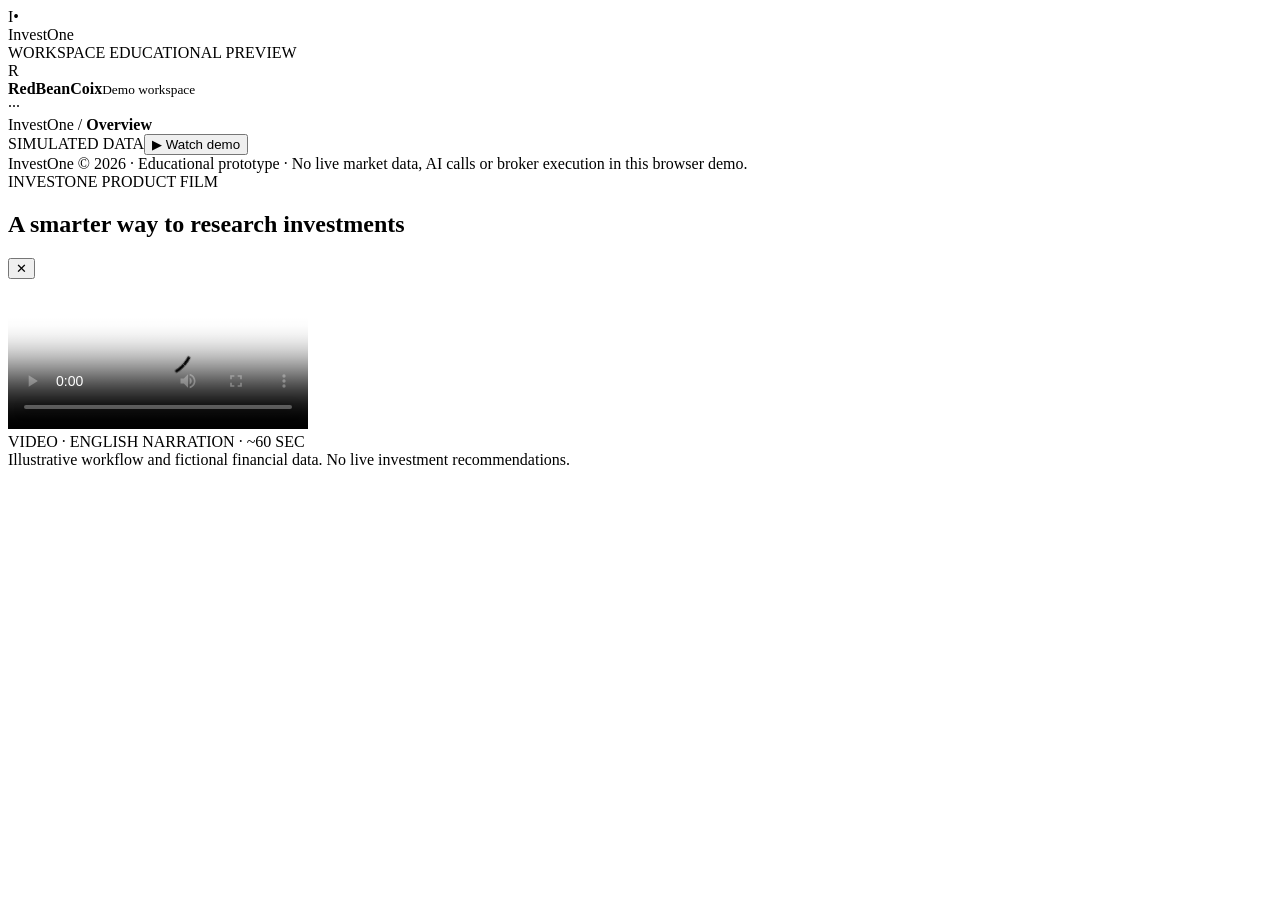
==== docs/index.html @ 50ebbe94 "design: replace demo with professional finance-terminal layout" ====
<!doctype html>
<html lang="en">
<head>
<meta charset="utf-8"><meta name="viewport" content="width=device-width,initial-scale=1">
<meta name="theme-color" content="#f5f7fa"><meta name="description" content="InvestOne interactive investment intelligence demo with a narrated product video.">
<title>InvestOne — Investment Intelligence Workspace</title>
<link rel="stylesheet" href="site.css">
</head>
<body>
<div class="app-shell">
  <aside class="sidebar" aria-label="Primary navigation">
    <div class="brand"><div class="brand-logo">I<span>•</span></div><span>InvestOne</span></div>
    <div class="workspace-caption">WORKSPACE <span>EDUCATIONAL PREVIEW</span></div>
    <nav id="main-nav" class="nav"></nav>
    <div class="sidebar-bottom"><div class="account-mark">R</div><div><strong>RedBeanCoix</strong><small>Demo workspace</small></div><span class="more">···</span></div>
  </aside>
  <div class="main-shell">
    <header class="topbar"><div class="breadcrumbs">InvestOne <span>/</span> <b id="crumb">Overview</b></div><div class="topbar-actions"><span class="demo-chip"><span class="pulse"></span> SIMULATED DATA</span><button class="header-help" id="open-video-top">▶ <span>Watch demo</span></button></div></header>
    <main class="content"><div id="page-content"></div><footer class="footer-note">InvestOne © 2026 · Educational prototype · No live market data, AI calls or broker execution in this browser demo.</footer></main>
  </div>
</div>
<div id="video-dialog" class="video-dialog" role="dialog" aria-modal="true" aria-labelledby="video-heading" aria-hidden="true">
  <div class="video-panel"><div class="video-header"><div><span class="eyebrow">INVESTONE PRODUCT FILM</span><h2 id="video-heading">A smarter way to research investments</h2></div><button class="close-video" id="close-video" aria-label="Close video">✕</button></div>
    <video id="product-video" controls playsinline preload="metadata" poster="poster.svg" aria-label="Narrated InvestOne product demonstration with progress bar"><source src="demo.mp4" type="video/mp4">Your browser does not support MP4 video.</video>
    <div class="video-bottom"><div class="video-badge">VIDEO · ENGLISH NARRATION · ~60 SEC</div><div class="video-note">Illustrative workflow and fictional financial data. No live investment recommendations.</div></div>
    <div id="video-error" class="video-error" hidden>The video could not load. <a href="demo.mp4" target="_blank" rel="noopener">Open MP4 directly</a> or check the <a href="https://github.com/changxuanyu26-collab/InvestOne_ENT207-/actions/workflows/pages.yml" target="_blank" rel="noopener">deployment status</a>.</div>
  </div>
</div>
<script src="site.js"></script>
</body>
</html>
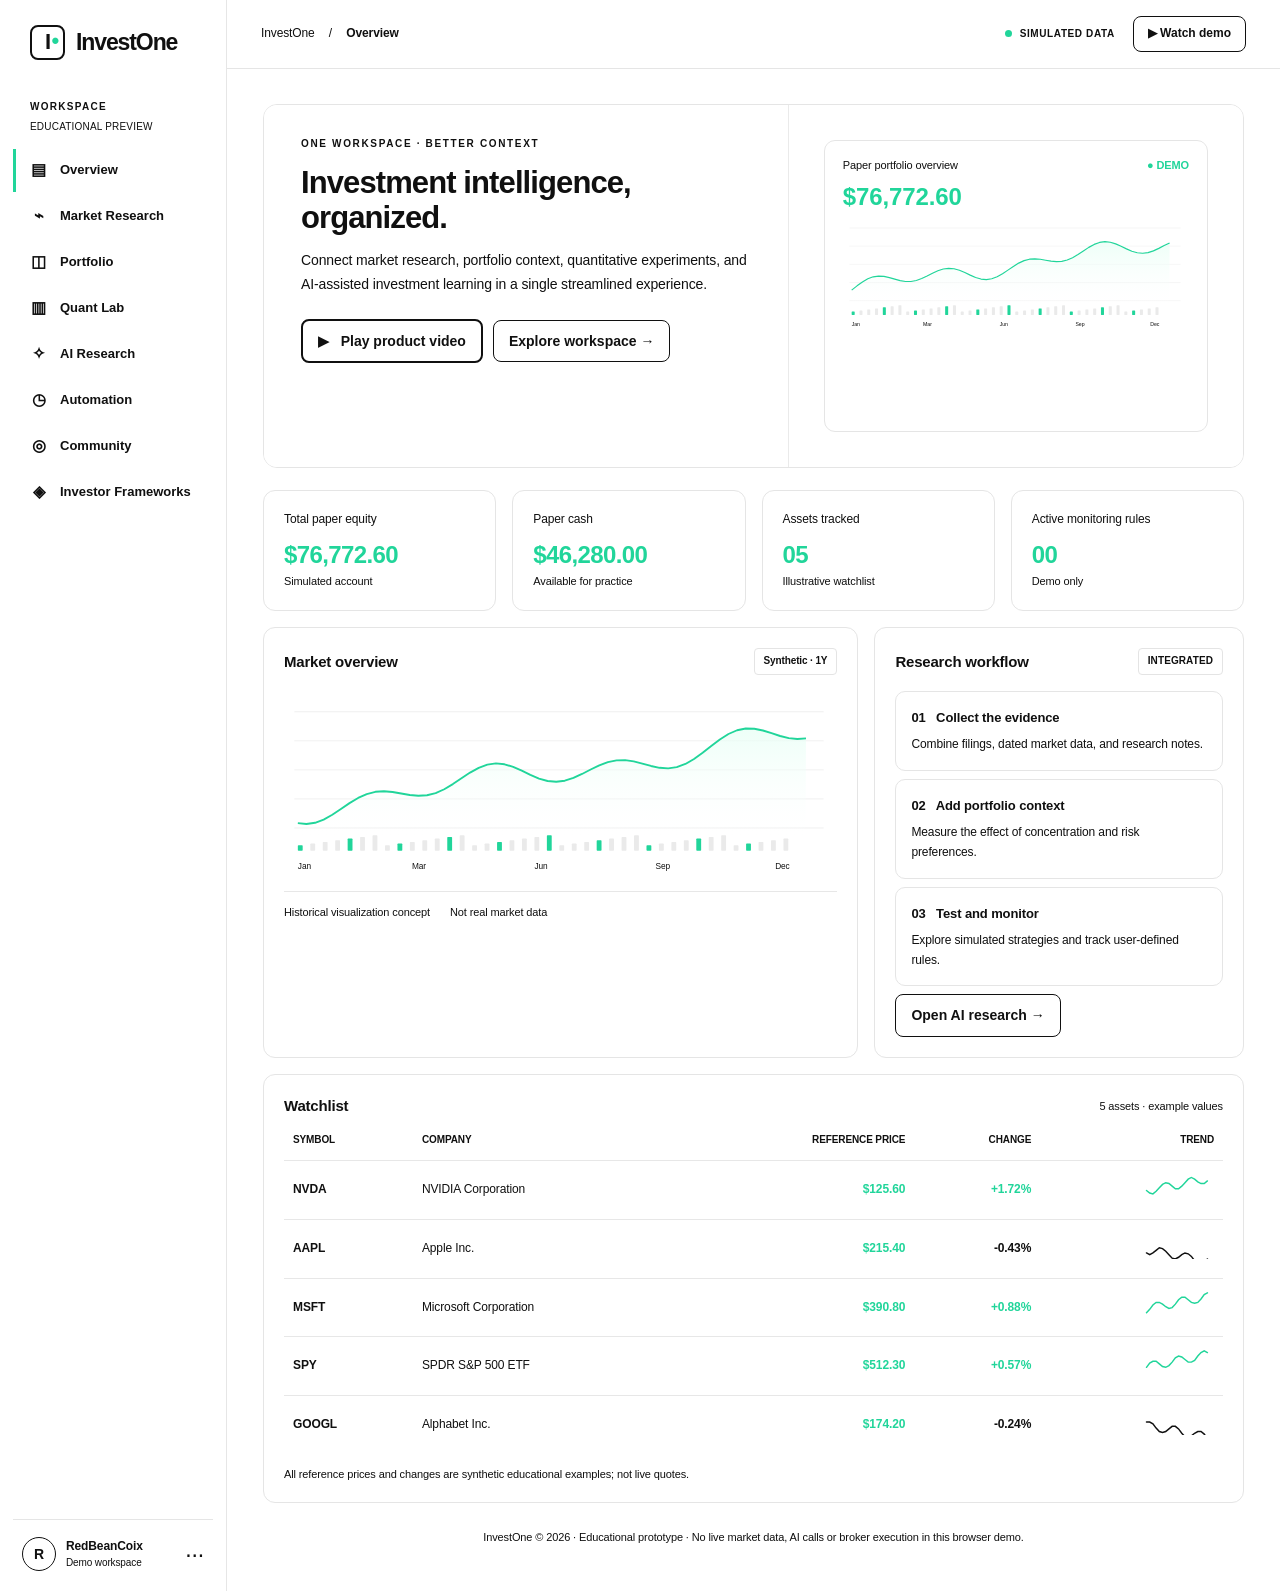
==== commit e6890420: "design: update theme color and versioned assets for white-black-green redesign" ====
--- a/docs/index.html
+++ b/docs/index.html
@@ -2,9 +2,9 @@
 <html lang="en">
 <head>
 <meta charset="utf-8"><meta name="viewport" content="width=device-width,initial-scale=1">
-<meta name="theme-color" content="#f5f7fa"><meta name="description" content="InvestOne interactive investment intelligence demo with a narrated product video.">
+<meta name="theme-color" content="#FFFFFF"><meta name="description" content="InvestOne interactive investment intelligence demo with a narrated product video.">
 <title>InvestOne — Investment Intelligence Workspace</title>
-<link rel="stylesheet" href="site.css">
+<link rel="stylesheet" href="site.css?v=okx-white-v2">
 </head>
 <body>
 <div class="app-shell">
@@ -22,10 +22,10 @@
 <div id="video-dialog" class="video-dialog" role="dialog" aria-modal="true" aria-labelledby="video-heading" aria-hidden="true">
   <div class="video-panel"><div class="video-header"><div><span class="eyebrow">INVESTONE PRODUCT FILM</span><h2 id="video-heading">A smarter way to research investments</h2></div><button class="close-video" id="close-video" aria-label="Close video">✕</button></div>
     <video id="product-video" controls playsinline preload="metadata" poster="poster.svg" aria-label="Narrated InvestOne product demonstration with progress bar"><source src="demo.mp4" type="video/mp4">Your browser does not support MP4 video.</video>
-    <div class="video-bottom"><div class="video-badge">VIDEO · ENGLISH NARRATION · ~60 SEC</div><div class="video-note">Illustrative workflow and fictional financial data. No live investment recommendations.</div></div>
+    <div class="video-bottom"><div class="video-badge">VIDEO · ENGLISH NARRATION · ~92 SEC</div><div class="video-note">Illustrative workflow and fictional financial data. No live investment recommendations.</div></div>
     <div id="video-error" class="video-error" hidden>The video could not load. <a href="demo.mp4" target="_blank" rel="noopener">Open MP4 directly</a> or check the <a href="https://github.com/changxuanyu26-collab/InvestOne_ENT207-/actions/workflows/pages.yml" target="_blank" rel="noopener">deployment status</a>.</div>
   </div>
 </div>
-<script src="site.js"></script>
+<script src="site.js?v=okx-white-v2"></script>
 </body>
 </html>
--- a/docs/site.css
+++ b/docs/site.css
@@ -0,0 +1,75 @@
+:root{color-scheme:light;--bg:#FFFFFF;--white:#FFFFFF;--ink:#101010;--ink-soft:#101010;--muted:#101010;--subtle:#101010;--line:#E5E5E5;--accent:#21D59A;--accent-hover:#16C88E;--green:#21D59A;--red:#101010;--shadow:none;--font:Inter,-apple-system,BlinkMacSystemFont,"SF Pro Text","Helvetica Neue",Arial,sans-serif}
+*{box-sizing:border-box}html{scroll-behavior:smooth}body{margin:0;font:14px/1.48 var(--font);background:#FFFFFF;color:#101010;-webkit-font-smoothing:antialiased}button,input,select{font:inherit}button{cursor:pointer}button:focus-visible,input:focus-visible,select:focus-visible{outline:2px solid #21D59A;outline-offset:2px}a{color:#101010}.app-shell{display:flex;min-height:100vh}.sidebar{width:227px;min-height:100vh;position:sticky;top:0;flex:none;display:flex;flex-direction:column;background:#FFFFFF;border-right:1px solid var(--line);padding:0 12px}.brand{height:84px;display:flex;align-items:center;gap:11px;padding:0 17px;font-size:23px;letter-spacing:-.9px;font-weight:760}.brand-logo{width:35px;height:35px;border-radius:10px;background:#FFFFFF;color:#101010;display:flex;align-items:center;justify-content:center;font-size:22px;position:relative}.brand-logo span{position:absolute;right:5px;top:-2px;color:#101010;font-size:22px}.workspace-caption{font-size:10px;font-weight:750;letter-spacing:1.3px;padding:16px 17px 14px;color:#101010}.workspace-caption span{display:block;letter-spacing:.2px;font-size:10px;font-weight:500;margin-top:5px}.nav{display:grid;gap:3px}.nav button{border:0;background:#FFFFFF;text-align:left;color:#101010;display:flex;align-items:center;gap:12px;font-size:13px;font-weight:600;padding:11px 13px;border-radius:9px;min-height:43px}.nav button:hover{background:#FFFFFF}.nav button.active{color:#101010;background:#FFFFFF}.nav .nav-icon{width:19px;height:19px;display:inline-grid;place-items:center;font-size:16px;line-height:1}.nav button.active .nav-icon{color:#101010}.sidebar-bottom{border-top:1px solid var(--line);display:flex;align-items:center;gap:10px;padding:17px 9px 20px;margin-top:auto}.account-mark{width:34px;height:34px;border-radius:50%;background:#FFFFFF;color:#101010;display:grid;place-items:center;font-weight:800}.sidebar-bottom strong,.sidebar-bottom small{display:block;white-space:nowrap}.sidebar-bottom strong{font-size:12px}.sidebar-bottom small{font-size:10px;color:#101010}.more{margin-left:auto;color:#101010;font-size:23px}.main-shell{min-width:0;flex:1}.topbar{height:69px;display:flex;justify-content:space-between;align-items:center;padding:0 34px;background:#FFFFFF;border-bottom:1px solid var(--line);gap:14px}.breadcrumbs{font-size:12px;color:#101010}.breadcrumbs span{padding:0 11px;color:#101010}.breadcrumbs b{color:#101010;font-weight:660}.topbar-actions{display:flex;align-items:center;gap:18px}.demo-chip{font-size:10px;font-weight:750;color:#101010;letter-spacing:.6px;white-space:nowrap}.pulse{display:inline-block;height:7px;width:7px;background:#FFFFFF;border-radius:50%;margin-right:4px}.header-help{border:1px solid var(--line);border-radius:8px;background:#FFFFFF;padding:8px 14px;font-weight:650;color:#101010;font-size:12px}.header-help:hover{border-color:#E5E5E5;background:#FFFFFF}.content{max-width:1520px;margin:0 auto;padding:32px 36px 20px}.eyebrow{font-size:10px;font-weight:760;letter-spacing:1.65px;color:#101010}.page-title{font-size:28px;letter-spacing:-.8px;line-height:1.2;font-weight:740;margin:4px 0 8px}.page-sub{color:#101010;margin:0 0 25px;max-width:720px;font-size:13px}.head-row{display:flex;justify-content:space-between;align-items:flex-start;gap:18px}.button{border-radius:8px;padding:10px 15px;font-weight:670;border:1px solid #E5E5E5;background:#FFFFFF;color:#101010}.button:hover{background:#FFFFFF}.button-primary{background:#FFFFFF;color:#101010;border-color:#E5E5E5}.button-primary:hover{background:#FFFFFF}.button-blue{background:#FFFFFF;color:#101010;border-color:var(--accent)}.button-blue:hover{background:#FFFFFF}.button-sm{padding:8px 10px;font-size:12px}.hero{border-radius:14px;overflow:hidden;background:#FFFFFF;border:1px solid #E5E5E5;display:grid;grid-template-columns:1.07fr .93fr;min-height:279px;box-shadow:none;margin:3px 0 22px}.hero-copy{padding:32px 37px}.hero-copy .eyebrow{color:#101010}.hero h1{font-size:31px;line-height:1.15;letter-spacing:-.9px;font-weight:770;margin:13px 0}.hero p{color:#101010;max-width:465px;font-size:14px;line-height:1.7;margin:0 0 22px}.hero-buttons{display:flex;gap:10px;align-items:center;flex-wrap:wrap}.hero-visual{background:#FFFFFF;padding:35px;display:grid;align-content:center;gap:16px}.mini-tile{background:#FFFFFF;border:1px solid #E5E5E5;padding:16px 18px;border-radius:11px;box-shadow:none}.mini-title{font-size:11px;color:#101010}.mini-value{font-size:24px;color:#101010;font-weight:730;margin-top:6px}.mini-chart{width:100%;height:85px;display:block}.split-row{display:flex;align-items:center;justify-content:space-between;gap:16px}.tiny-green{font-size:11px;color:#101010;font-weight:700}.stat-grid{display:grid;grid-template-columns:repeat(4,minmax(0,1fr));gap:16px}.panel{background:#FFFFFF;border:1px solid var(--line);border-radius:12px;padding:20px;box-shadow:none;min-width:0}.stat .label{color:#101010;font-size:12px}.stat strong{display:block;font-size:24px;letter-spacing:-.6px;margin-top:10px;line-height:1.3;font-weight:750;font-variant-numeric:tabular-nums}.stat small{font-size:11px;color:#101010}.up{color:#101010}.down{color:#101010}.columns{display:grid;grid-template-columns:minmax(0,1.45fr) minmax(300px,.9fr);gap:16px;margin-top:16px}.section-top{display:flex;justify-content:space-between;align-items:center;gap:15px;margin-bottom:16px}.section-top h2{font-size:15px;letter-spacing:-.2px;margin:0;font-weight:730}.subtle{font-size:11px;color:#101010}.pill{font-size:10px;letter-spacing:.1px;font-weight:700;border:1px solid #E5E5E5;border-radius:6px;padding:5px 9px;color:#101010;background:#FFFFFF}.pill-active{background:#FFFFFF;border-color:#E5E5E5;color:#101010}.chart-space{min-height:200px}.chart-space svg{width:100%;height:auto;display:block}.chart-footer{display:flex;gap:20px;align-items:center;padding:12px 0 0;border-top:1px solid #E5E5E5;color:#101010;font-size:11px}.market-table{width:100%;border-collapse:collapse;font-variant-numeric:tabular-nums;font-size:12px}.market-table th{text-align:left;color:#101010;font-size:10px;font-weight:650;padding:0 9px 12px;border-bottom:1px solid var(--line)}.market-table td{padding:13px 9px;border-bottom:1px solid #E5E5E5;vertical-align:middle}.market-table tr:last-child td{border:0}.market-table td strong{font-weight:750;font-size:12px}.market-table td small{display:block;color:#101010;font-size:10px;margin-top:2px}.market-table .num{text-align:right}.market-table .spark{text-align:right}.market-table .spark svg{width:70px;height:26px}.market-table .positive{color:#101010}.market-table .negative{color:#101010}.badge{display:inline-block;font-size:10px;padding:5px 9px;border-radius:5px;font-weight:660;background:#FFFFFF;color:#101010}.badge-positive{background:#FFFFFF;color:#101010}.badge-demo{background:#FFFFFF;color:#101010}.insight{padding:15px;border-radius:10px;background:#FFFFFF;margin:8px 0;color:#101010;font-size:12px;line-height:1.7}.insight b{display:block;color:#101010;font-size:13px;margin-bottom:5px}.row-gap{display:grid;gap:14px}.field{display:grid;gap:6px;min-width:110px}.field span{color:#101010;font-size:11px;font-weight:650}.field input,.field select{width:100%;max-width:100%;border:1px solid #E5E5E5;border-radius:8px;background:#FFFFFF;padding:10px 12px;color:#101010}.fields{display:flex;align-items:flex-end;gap:12px;flex-wrap:wrap}.form-feedback{font-size:12px;color:#101010;min-height:20px}.text-box{background:#FFFFFF;border:1px solid #E5E5E5;border-radius:10px;padding:15px;margin:12px 0}.text-box b{font-size:12px}.text-box p{font-size:12px;color:#101010;line-height:1.7;margin:7px 0 0}.ai-bubble{border:1px solid #E5E5E5;background:#FFFFFF;border-radius:12px;padding:17px;margin:11px 0;line-height:1.7;font-size:13px}.ai-bubble.user{background:#FFFFFF}.ai-bubble small{color:#101010;font-size:10px;letter-spacing:.8px;font-weight:700}.ai-bubble p{margin:7px 0;color:#101010}.status-inline{display:flex;align-items:center;gap:9px;font-size:12px;color:#101010}.side-by-side{display:grid;grid-template-columns:repeat(2,minmax(0,1fr));gap:16px}.framework{min-height:155px}.footer-note{font-size:11px;color:#101010;padding:26px 0;text-align:center}.video-dialog{display:none;position:fixed;inset:0;z-index:999;background:#FFFFFF;padding:22px;align-items:center;justify-content:center;backdrop-filter:blur(6px)}.video-dialog.open{display:flex}.video-panel{width:min(1120px,100%);max-height:96vh;overflow:auto;background:#FFFFFF;border-radius:16px;padding:20px 22px 16px;box-shadow:none}.video-header{display:flex;justify-content:space-between;align-items:flex-start;gap:20px;margin-bottom:15px}.video-header h2{font-size:20px;letter-spacing:-.4px;margin:6px 0}.close-video{border:0;background:#FFFFFF;border-radius:7px;padding:9px 12px;font-size:15px}.video-panel video{display:block;width:100%;aspect-ratio:16/9;background:#FFFFFF;border-radius:8px;max-height:70vh}.video-bottom{display:flex;justify-content:space-between;gap:15px;margin-top:12px}.video-badge{font-size:10px;color:#101010;font-weight:700}.video-note{color:#101010;font-size:11px}.video-error{margin-top:13px;border:1px solid #E5E5E5;background:#FFFFFF;color:#101010;padding:12px}.quick-actions{display:flex;gap:9px}.divider{height:1px;background:#FFFFFF;margin:20px 0}.asset-header{display:flex;justify-content:space-between;align-items:center;flex-wrap:wrap;gap:10px}.asset-header strong{font-size:30px;letter-spacing:-.6px}.asset-header .positive{font-size:14px;margin-left:10px}.watchlist-note{font-size:11px;color:#101010;margin:12px 0 0}@media(max-width:1100px){.sidebar{width:72px}.brand{padding:0 13px}.brand>span,.workspace-caption,.nav .nav-text,.sidebar-bottom>div:not(.account-mark),.sidebar-bottom .more{display:none}.nav button{justify-content:center}.nav .nav-icon{font-size:19px}.sidebar-bottom{justify-content:center}.content{padding:26px}.hero-copy{padding:24px}.hero-visual{padding:23px}}@media(max-width:750px){.sidebar{width:100%;min-height:0;position:static;flex-direction:row;align-items:center;overflow-x:auto;height:63px;gap:8px}.brand{height:55px;padding:0 4px}.nav{display:flex;overflow:auto}.nav button{min-width:47px}.sidebar-bottom{display:none}.app-shell{display:block}.topbar{height:54px;padding:0 16px}.topbar-actions{gap:10px}.topbar-actions .demo-chip{display:none}.content{padding:20px 15px}.hero{grid-template-columns:1fr}.hero-visual{display:none}.hero h1{font-size:27px}.stat-grid{grid-template-columns:repeat(2,minmax(0,1fr))}.columns,.side-by-side{grid-template-columns:1fr}.video-dialog{padding:6px}.video-panel{padding:10px}.video-bottom{display:block}.head-row{display:block}.head-row .quick-actions{margin:12px 0 17px}}
+
+/* InvestOne / OKX-inspired minimal white and black financial UI.
+   Strong dark text throughout; bright light green reserved for data and charts.
+   No pale grey text, grey cards, blue fills, red fills or coloured page surfaces. */
+html,body,.app-shell,.main-shell,.content,.sidebar,.topbar,.panel,.hero,.hero-copy,.hero-visual,
+.mini-tile,.text-box,.insight,.ai-bubble,.ai-bubble.user,.pill,.pill-active,.badge,
+.badge-positive,.badge-demo,.account-mark,.header-help,.button,.button-primary,
+.button-blue,.close-video,.video-panel,.video-dialog,.video-error,
+.nav button,.nav button.active,.nav button:hover,.field input,.field select{
+ background:#FFFFFF !important;
+}
+html,body{color:#101010!important;font-family:var(--font);font-size:14px;font-weight:500}
+body{letter-spacing:-.12px}
+.app-shell{background:#FFFFFF}
+.sidebar{border-right:1px solid #E6E6E6;padding:0 13px}
+.brand{font-weight:800;letter-spacing:-1.1px}
+.brand-logo{background:#FFFFFF!important;color:#101010!important;border:2px solid #101010;border-radius:8px}
+.brand-logo span{color:#21D59A!important}
+.workspace-caption,.workspace-caption span,.breadcrumbs,.breadcrumbs b,.breadcrumbs span,
+.page-sub,.eyebrow,.hero p,.mini-title,.stat .label,.stat small,.subtle,
+.chart-footer,.market-table th,.market-table td small,.watchlist-note,
+.insight,.insight b,.text-box,.text-box b,.text-box p,.ai-bubble,.ai-bubble small,
+.ai-bubble p,.field span,.form-feedback,.footer-note,.video-note,
+.video-badge,.demo-chip,.sidebar-bottom small,.more,.pill,.badge,.badge-demo,
+.account-mark,.header-help,.nav button,.nav button.active,.section-top h2{
+ color:#101010!important;
+ opacity:1!important;
+}
+.page-sub,.hero p,.insight,.text-box p,.footer-note,.video-note{font-weight:450}
+.page-title,.hero h1,.section-top h2{font-weight:800;color:#101010}
+.hero,.panel,.mini-tile{border:1px solid #E5E5E5;box-shadow:none!important}
+.hero-visual{border-left:1px solid #EAEAEA}
+.nav button{background:#FFFFFF!important;color:#101010!important;font-weight:650;border-radius:0;border-left:3px solid transparent}
+.nav button:hover{border-left-color:#21D59A}
+.nav button.active{border-left-color:#21D59A;font-weight:800}
+.nav button.active .nav-icon{color:#101010!important}
+.button,.button-primary,.button-blue,.header-help,.close-video{
+ background:#FFFFFF!important;color:#101010!important;
+ border:1.5px solid #101010!important;box-shadow:none!important;
+ font-weight:750;transition:border-color .15s ease,transform .15s ease
+}
+.button:hover,.button-primary:hover,.button-blue:hover,.header-help:hover,.close-video:hover{
+ background:#FFFFFF!important;color:#101010!important;border-color:#21D59A!important;
+}
+.button:active,.header-help:active{transform:translateY(1px)}
+.button-primary{border-width:2px!important}
+.button:focus-visible,button:focus-visible,input:focus-visible,select:focus-visible{
+ outline:2px solid #21D59A!important;outline-offset:3px
+}
+.pill,.badge,.badge-positive,.badge-demo{border:1px solid #E4E4E4;background:#FFFFFF!important;border-radius:4px}
+.insight,.text-box,.ai-bubble,.ai-bubble.user{border:1px solid #E5E5E5}
+.panel,.mini-tile,.hero,.insight,.text-box,.ai-bubble{background:#FFFFFF!important}
+.stat strong,.mini-value,.asset-header~div strong,.market-table td.num,.market-table td.positive,
+.market-table .positive,.up,.tiny-green,.positive,#quant-plot strong{
+ color:#21D59A!important;font-weight:800
+}
+.market-table td.negative,.negative,.down{color:#101010!important;font-weight:750}
+.market-table th,.market-table td{border-bottom:1px solid #E7E7E7}
+.market-table td strong,.market-table td small{color:#101010!important}
+.market-table th{font-weight:800}
+.field input,.field select{color:#101010!important;border:1px solid #111111;background:#FFFFFF!important}
+.field input::placeholder{color:#101010!important;opacity:1!important}
+::placeholder{color:#101010;opacity:1}
+.sidebar-bottom .account-mark{border:1px solid #101010}
+.pulse{background:#21D59A!important}
+.chart-space,.chart-space svg{background:#FFFFFF!important}
+.chart-footer{border-top:1px solid #E7E7E7}
+.video-dialog{background:rgba(255,255,255,.96)!important;backdrop-filter:blur(6px)}
+.video-panel{background:#FFFFFF!important;border:2px solid #101010;box-shadow:0 8px 35px #00000010!important}
+.video-panel video{background:#FFFFFF}
+.video-error{border:1px solid #101010;background:#FFFFFF!important;color:#101010!important}
+.video-badge{color:#101010!important;font-weight:800}
+a,a:visited{color:#101010;text-decoration-color:#21D59A;text-decoration-thickness:2px}
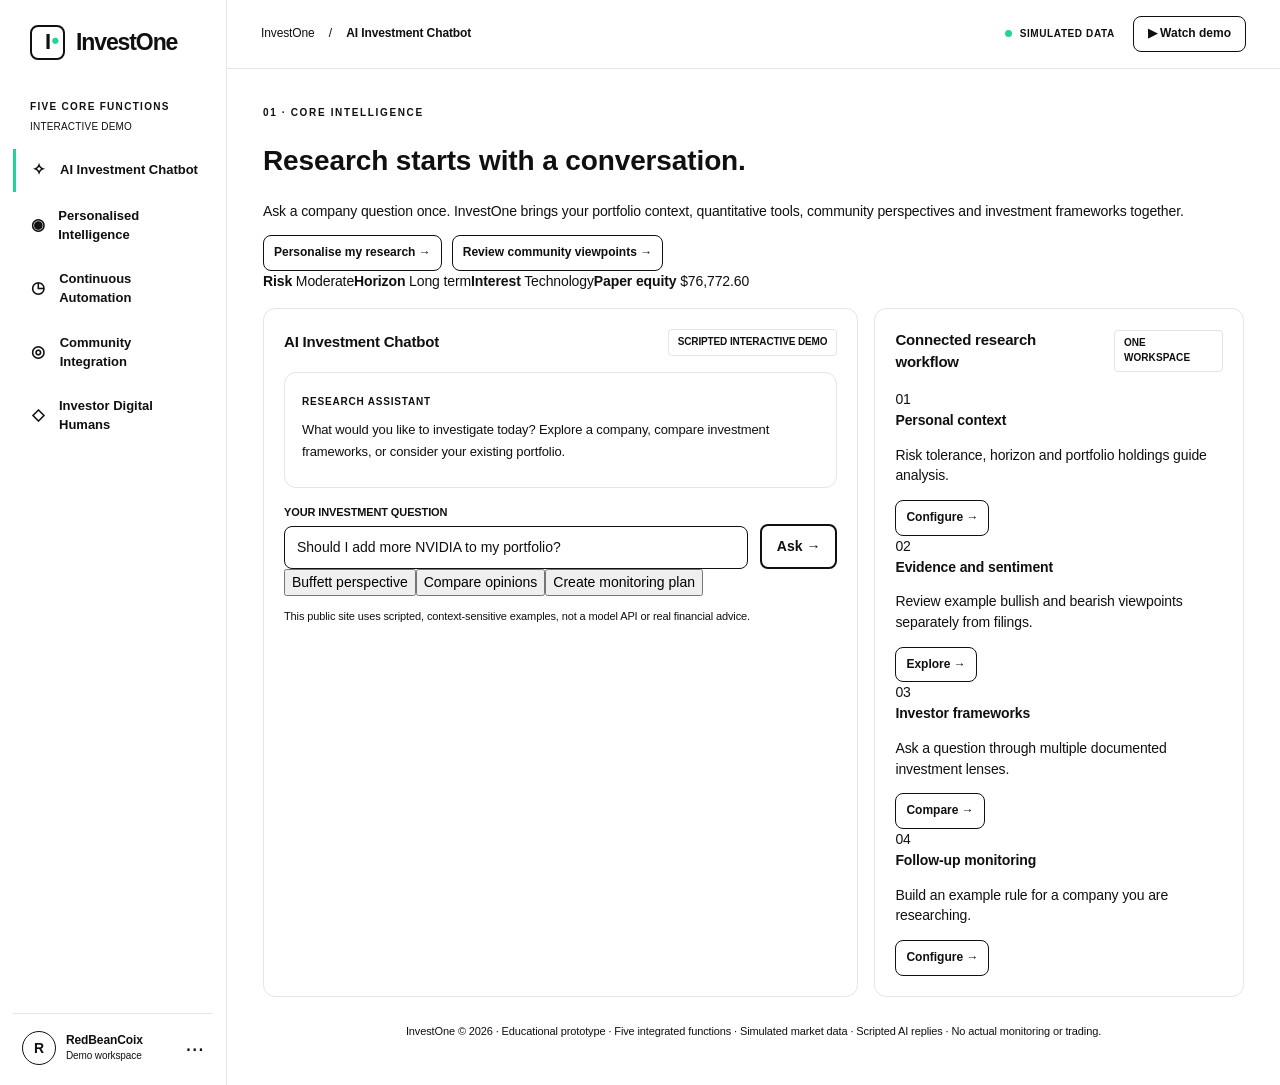
==== commit ba43d48f: "feat(demo): use five original core functions as sole navigation while retaining existing video" ====
--- a/docs/index.html
+++ b/docs/index.html
@@ -4,19 +4,19 @@
 <meta charset="utf-8"><meta name="viewport" content="width=device-width,initial-scale=1">
 <meta name="theme-color" content="#FFFFFF"><meta name="description" content="InvestOne interactive investment intelligence demo with a narrated product video.">
 <title>InvestOne — Investment Intelligence Workspace</title>
-<link rel="stylesheet" href="site.css?v=okx-white-v2">
+<link rel="stylesheet" href="site.css?v=five-core-1">
 </head>
 <body>
 <div class="app-shell">
   <aside class="sidebar" aria-label="Primary navigation">
     <div class="brand"><div class="brand-logo">I<span>•</span></div><span>InvestOne</span></div>
-    <div class="workspace-caption">WORKSPACE <span>EDUCATIONAL PREVIEW</span></div>
+    <div class="workspace-caption">FIVE CORE FUNCTIONS <span>INTERACTIVE DEMO</span></div>
     <nav id="main-nav" class="nav"></nav>
     <div class="sidebar-bottom"><div class="account-mark">R</div><div><strong>RedBeanCoix</strong><small>Demo workspace</small></div><span class="more">···</span></div>
   </aside>
   <div class="main-shell">
-    <header class="topbar"><div class="breadcrumbs">InvestOne <span>/</span> <b id="crumb">Overview</b></div><div class="topbar-actions"><span class="demo-chip"><span class="pulse"></span> SIMULATED DATA</span><button class="header-help" id="open-video-top">▶ <span>Watch demo</span></button></div></header>
-    <main class="content"><div id="page-content"></div><footer class="footer-note">InvestOne © 2026 · Educational prototype · No live market data, AI calls or broker execution in this browser demo.</footer></main>
+    <header class="topbar"><div class="breadcrumbs">InvestOne <span>/</span> <b id="crumb">AI Investment Chatbot</b></div><div class="topbar-actions"><span class="demo-chip"><span class="pulse"></span> SIMULATED DATA</span><button class="header-help" id="open-video-top">▶ <span>Watch demo</span></button></div></header>
+    <main class="content"><div id="page-content"></div><footer class="footer-note">InvestOne © 2026 · Educational prototype · Five integrated functions · Simulated market data · Scripted AI replies · No actual monitoring or trading.</footer></main>
   </div>
 </div>
 <div id="video-dialog" class="video-dialog" role="dialog" aria-modal="true" aria-labelledby="video-heading" aria-hidden="true">
@@ -26,6 +26,6 @@
     <div id="video-error" class="video-error" hidden>The video could not load. <a href="demo.mp4" target="_blank" rel="noopener">Open MP4 directly</a> or check the <a href="https://github.com/changxuanyu26-collab/InvestOne_ENT207-/actions/workflows/pages.yml" target="_blank" rel="noopener">deployment status</a>.</div>
   </div>
 </div>
-<script src="site.js?v=okx-white-v2"></script>
+<script src="five-core.js?v=five-core-1"></script>
 </body>
 </html>
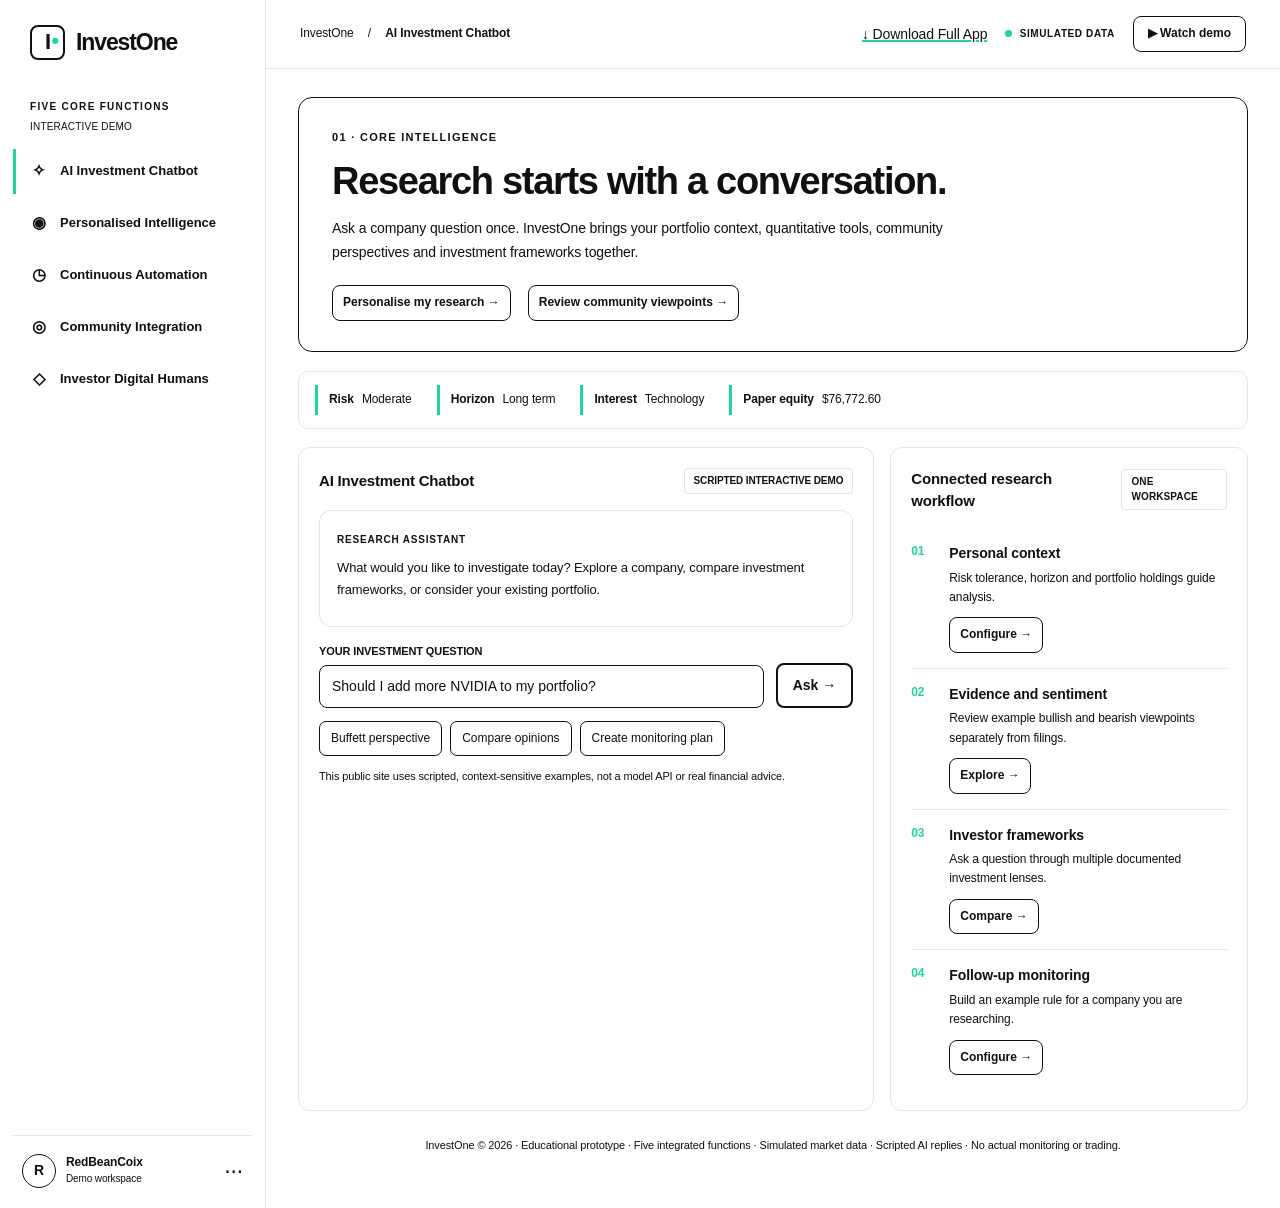
==== commit eb23c3d4: "feat(site): link prominent app-download entry from five-core demo header" ====
--- a/docs/index.html
+++ b/docs/index.html
@@ -15,7 +15,7 @@
     <div class="sidebar-bottom"><div class="account-mark">R</div><div><strong>RedBeanCoix</strong><small>Demo workspace</small></div><span class="more">···</span></div>
   </aside>
   <div class="main-shell">
-    <header class="topbar"><div class="breadcrumbs">InvestOne <span>/</span> <b id="crumb">AI Investment Chatbot</b></div><div class="topbar-actions"><span class="demo-chip"><span class="pulse"></span> SIMULATED DATA</span><button class="header-help" id="open-video-top">▶ <span>Watch demo</span></button></div></header>
+    <header class="topbar"><div class="breadcrumbs">InvestOne <span>/</span> <b id="crumb">AI Investment Chatbot</b></div><div class="topbar-actions"><a class="download-entry" href="./downloads/" aria-label="Download InvestOne for Windows, Mac or Linux">↓ Download Full App</a><span class="demo-chip"><span class="pulse"></span> SIMULATED DATA</span><button class="header-help" id="open-video-top">▶ <span>Watch demo</span></button></div></header>
     <main class="content"><div id="page-content"></div><footer class="footer-note">InvestOne © 2026 · Educational prototype · Five integrated functions · Simulated market data · Scripted AI replies · No actual monitoring or trading.</footer></main>
   </div>
 </div>
--- a/docs/site.css
+++ b/docs/site.css
@@ -73,3 +73,45 @@
 .video-error{border:1px solid #101010;background:#FFFFFF!important;color:#101010!important}
 .video-badge{color:#101010!important;font-weight:800}
 a,a:visited{color:#101010;text-decoration-color:#21D59A;text-decoration-thickness:2px}
+
+
+/* Original InvestOne proposal: exactly five integrated core workflows. */
+.five-hero{border:1px solid #101010;border-radius:14px;padding:28px 33px;margin:0 0 19px;background:#fff;}
+.five-hero .eyebrow{font-weight:800;font-size:11px;letter-spacing:1.3px;color:#101010}
+.five-hero h1{font-size:clamp(24px,3vw,38px);letter-spacing:-1.3px;font-weight:830;line-height:1.15;color:#101010;margin:13px 0 14px}
+.five-hero p{font-size:14px;color:#101010;line-height:1.7;max-width:690px;margin:0 0 18px}
+.five-hero .button{margin:2px 7px 2px 0}
+.context-strip{border:1px solid #e6e6e6;background:#fff;display:flex;gap:10px;align-items:center;flex-wrap:wrap;padding:13px 16px;border-radius:10px;margin:0 0 18px}
+.context-token{border-left:3px solid #21D59A;padding:6px 15px 6px 11px;font-size:12px;color:#101010;display:inline-flex;gap:8px;align-items:center}
+.context-token b{font-weight:800;color:#101010}
+.feature-step{display:flex;gap:14px;border-bottom:1px solid #e5e5e5;padding:15px 0;align-items:flex-start}
+.feature-step:last-child{border:0}
+.feature-step>span{font-size:12px;font-weight:850;color:#21D59A;min-width:24px}
+.feature-step>div{flex:1}
+.feature-step b,.data-line b{color:#101010;font-size:14px;font-weight:800}
+.feature-step p{font-size:12px;line-height:1.6;color:#101010;margin:5px 0 10px}
+.quick-prompts{display:flex;gap:8px;flex-wrap:wrap;margin-top:13px}
+.quick-prompts button{background:#fff;color:#101010;padding:8px 11px;border:1px solid #101010;border-radius:7px;cursor:pointer;font-size:12px}
+.quick-prompts button:hover{border-color:#21D59A}
+.profile-form{display:grid;gap:12px;grid-template-columns:repeat(2,minmax(0,1fr))}
+.profile-form>.button,.profile-form>.form-feedback{grid-column:1/-1}
+.data-line{display:flex;justify-content:space-between;gap:15px;align-items:center;padding:14px 0;border-bottom:1px solid #e5e5e5}
+.data-line span{color:#101010;font-size:12px;text-align:right}
+.workflow-line{display:flex;flex-wrap:wrap;gap:14px;align-items:center;padding:18px 0}
+.workflow-line b{font-weight:750;color:#101010;font-size:12px}
+.workflow-line>span{color:#21D59A;font-weight:850}
+.section-gap{margin-top:18px}
+.persona-grid{display:grid;grid-template-columns:repeat(3,minmax(0,1fr));gap:16px;margin:0 0 18px}
+.persona-card{display:grid;text-align:left;align-content:start;gap:9px;padding:22px;border:1px solid #d9d9d9;border-radius:12px;background:#fff;color:#101010;cursor:pointer;min-height:155px}
+.persona-card strong{font-size:22px;letter-spacing:-.5px;color:#101010}
+.persona-card span{font-size:12px;color:#101010}
+.persona-card.selected{border:2px solid #21D59A;padding:21px}
+.persona-card:hover{border-color:#21D59A}
+.persona-card:focus-visible,.quick-prompts button:focus-visible{outline:2px solid #21D59A;outline-offset:2px}
+.nav button{min-height:45px}
+.nav .nav-text{line-height:1.35}
+.nav{gap:7px}
+.sidebar{width:266px}
+.content{max-width:1480px;padding:28px 32px}
+@media(max-width:1100px){.sidebar{width:75px}.content{padding:26px}}
+@media(max-width:750px){.sidebar{width:100%}.persona-grid,.profile-form{grid-template-columns:1fr}.five-hero{padding:22px 19px}.context-strip{padding:10px}.context-token{border-left-width:2px;padding:6px 10px}.workflow-line{gap:7px}.data-line{align-items:flex-start}}
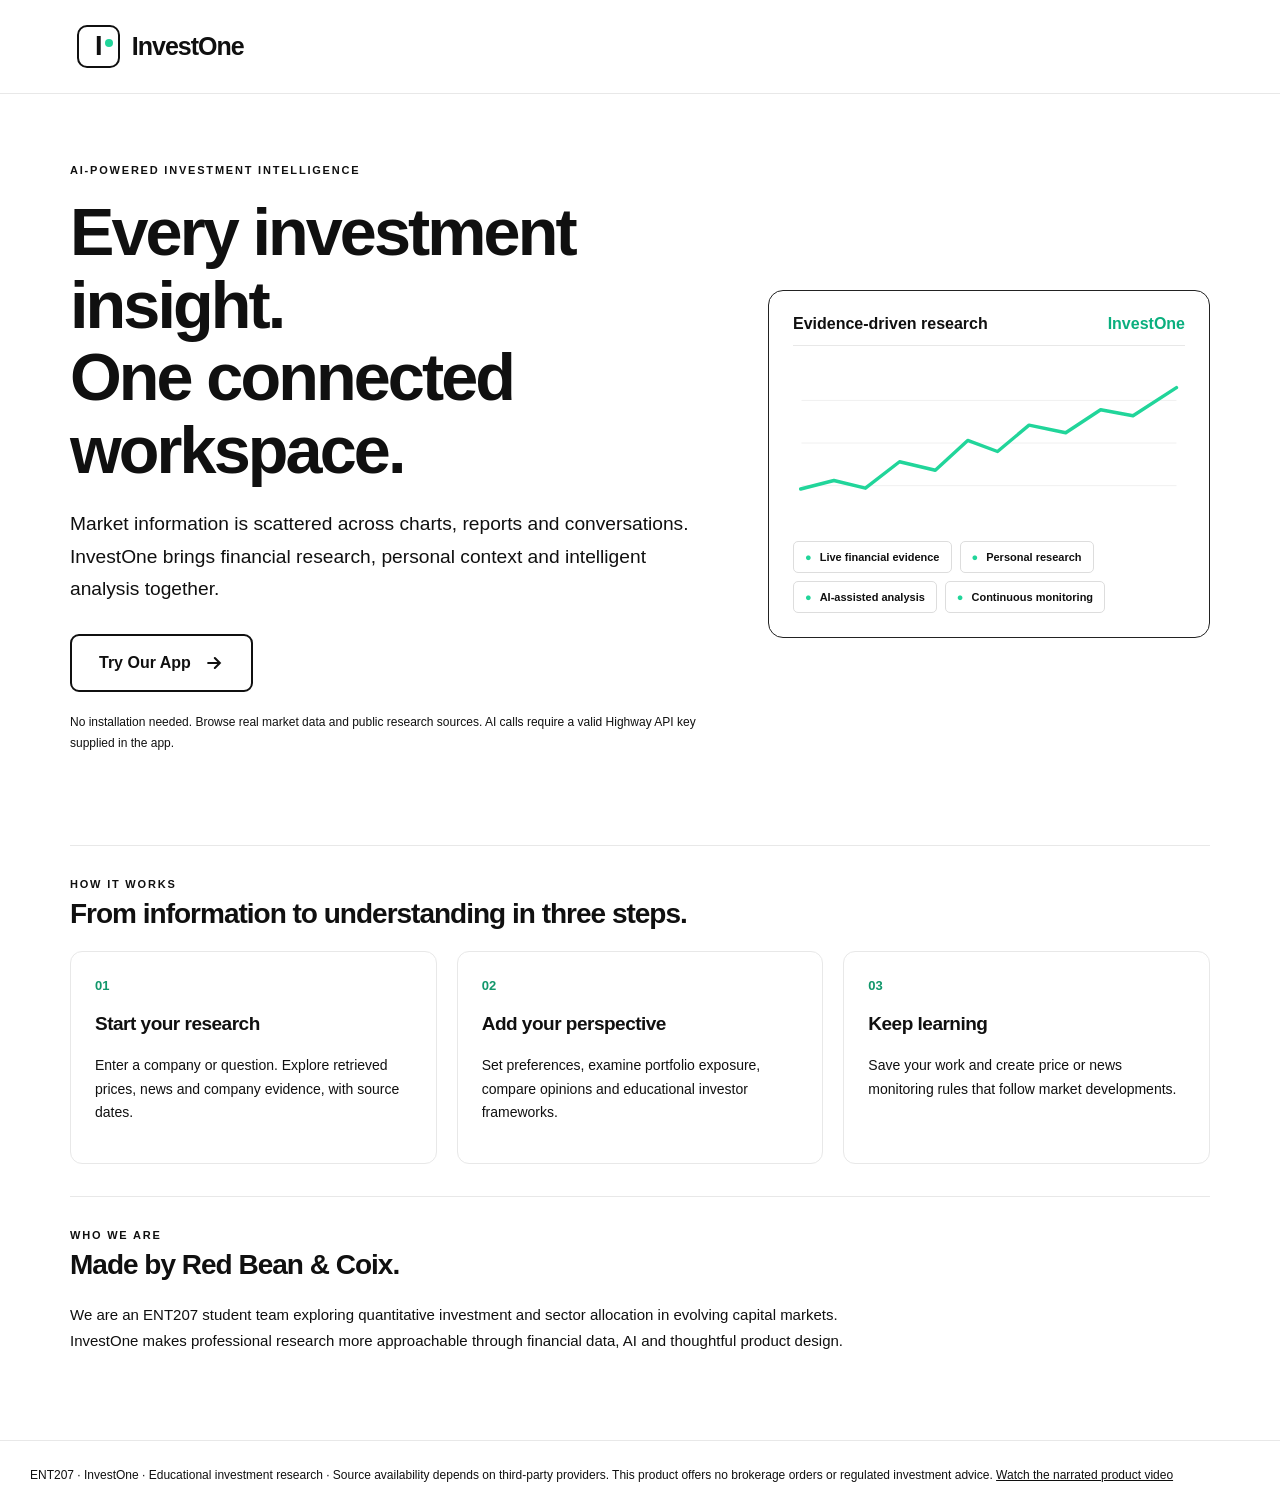
==== commit d7b9c4a7: "feat(ENT207): make GitHub Pages landing page with one Try Our App action to genuine Railway cloud" ====
--- a/docs/index.html
+++ b/docs/index.html
@@ -1,31 +1,13 @@
 <!doctype html>
-<html lang="en">
-<head>
+<html lang="en"><head>
 <meta charset="utf-8"><meta name="viewport" content="width=device-width,initial-scale=1">
-<meta name="theme-color" content="#FFFFFF"><meta name="description" content="InvestOne interactive investment intelligence demo with a narrated product video.">
-<title>InvestOne — Investment Intelligence Workspace</title>
-<link rel="stylesheet" href="site.css?v=five-core-1">
-</head>
-<body>
-<div class="app-shell">
-  <aside class="sidebar" aria-label="Primary navigation">
-    <div class="brand"><div class="brand-logo">I<span>•</span></div><span>InvestOne</span></div>
-    <div class="workspace-caption">FIVE CORE FUNCTIONS <span>INTERACTIVE DEMO</span></div>
-    <nav id="main-nav" class="nav"></nav>
-    <div class="sidebar-bottom"><div class="account-mark">R</div><div><strong>RedBeanCoix</strong><small>Demo workspace</small></div><span class="more">···</span></div>
-  </aside>
-  <div class="main-shell">
-    <header class="topbar"><div class="breadcrumbs">InvestOne <span>/</span> <b id="crumb">AI Investment Chatbot</b></div><div class="topbar-actions"><a class="download-entry" href="./downloads/" aria-label="Download InvestOne for Windows, Mac or Linux">↓ Download Full App</a><span class="demo-chip"><span class="pulse"></span> SIMULATED DATA</span><button class="header-help" id="open-video-top">▶ <span>Watch demo</span></button></div></header>
-    <main class="content"><div id="page-content"></div><footer class="footer-note">InvestOne © 2026 · Educational prototype · Five integrated functions · Simulated market data · Scripted AI replies · No actual monitoring or trading.</footer></main>
-  </div>
-</div>
-<div id="video-dialog" class="video-dialog" role="dialog" aria-modal="true" aria-labelledby="video-heading" aria-hidden="true">
-  <div class="video-panel"><div class="video-header"><div><span class="eyebrow">INVESTONE PRODUCT FILM</span><h2 id="video-heading">A smarter way to research investments</h2></div><button class="close-video" id="close-video" aria-label="Close video">✕</button></div>
-    <video id="product-video" controls playsinline preload="metadata" poster="poster.svg" aria-label="Narrated InvestOne product demonstration with progress bar"><source src="demo.mp4" type="video/mp4">Your browser does not support MP4 video.</video>
-    <div class="video-bottom"><div class="video-badge">VIDEO · ENGLISH NARRATION · ~92 SEC</div><div class="video-note">Illustrative workflow and fictional financial data. No live investment recommendations.</div></div>
-    <div id="video-error" class="video-error" hidden>The video could not load. <a href="demo.mp4" target="_blank" rel="noopener">Open MP4 directly</a> or check the <a href="https://github.com/changxuanyu26-collab/InvestOne_ENT207-/actions/workflows/pages.yml" target="_blank" rel="noopener">deployment status</a>.</div>
-  </div>
-</div>
-<script src="five-core.js?v=five-core-1"></script>
-</body>
-</html>+<meta name="theme-color" content="#ffffff"><meta name="description" content="InvestOne brings market research, real financial evidence and AI-assisted analysis into one workspace.">
+<title>InvestOne — Your Investment Research, Connected</title>
+<style>
+:root{color-scheme:light;--ink:#101010;--mint:#21D59A;--line:#e8e8e8}*{box-sizing:border-box}body{margin:0;background:#fff;color:var(--ink);font-family:Inter,-apple-system,BlinkMacSystemFont,"Helvetica Neue","Segoe UI",Arial,sans-serif;-webkit-font-smoothing:antialiased}a{color:inherit}header{padding:25px clamp(20px,6vw,95px);border-bottom:1px solid var(--line)}.logo{display:inline-flex;align-items:center;gap:12px;font-size:25px;font-weight:850;letter-spacing:-1px}.mark{display:grid;place-items:center;border:2px solid var(--ink);height:43px;width:43px;border-radius:10px;font-size:27px;position:relative}.mark:after{content:'';background:var(--mint);width:8px;height:8px;border-radius:50%;position:absolute;right:5px;top:12px}main{max-width:1200px;margin:auto;padding:70px 30px 40px}.eyebrow{font-size:11px;font-weight:800;letter-spacing:1.8px}.hero{display:grid;grid-template-columns:1.2fr .8fr;gap:35px;align-items:center;padding-bottom:80px;border-bottom:1px solid var(--line)}h1{font-size:clamp(38px,5.2vw,70px);line-height:1.09;letter-spacing:-2.9px;font-weight:850;margin:20px 0 22px}p{line-height:1.7}.subtitle{font-size:clamp(16px,1.5vw,20px);max-width:640px;font-weight:520;margin:0 0 28px}.cta{display:inline-flex;align-items:center;gap:13px;padding:17px 27px;border:2px solid var(--ink);border-radius:9px;background:#fff;font-weight:800;text-decoration:none;font-size:16px;transition:border-color .15s,transform .15s}.cta:hover,.cta:focus-visible{border-color:var(--mint);outline:3px solid var(--mint);outline-offset:3px}.cta:active{transform:translateY(1px)}.cta svg{width:20px;height:20px}.illustration{border:1px solid #222;border-radius:15px;min-height:320px;padding:24px;background:#fff}.chart-heading{display:flex;justify-content:space-between;align-items:center;border-bottom:1px solid var(--line);padding-bottom:12px;font-weight:750}.green{color:#0aaf7e}.chart{width:100%;height:150px;display:block;margin-top:22px}.pills{display:flex;gap:8px;flex-wrap:wrap;margin-top:23px}.pill{border:1px solid #ddd;border-radius:5px;padding:9px 11px;font-size:11px;font-weight:700}.pill:before{content:'●';color:var(--mint);margin-right:8px}section{padding:32px 0}.section-title{font-size:28px;letter-spacing:-1px;margin:8px 0 21px}.steps{display:grid;grid-template-columns:repeat(3,minmax(0,1fr));gap:20px}.step{border:1px solid var(--line);padding:24px;border-radius:12px}.step span{font-weight:850;color:#11976b;font-size:13px}.step h3{font-size:19px;letter-spacing:-.5px}.step p{font-size:14px}.team{padding:32px 0;border-top:1px solid var(--line)}.team p{max-width:820px;font-size:15px}footer{border-top:1px solid var(--line);padding:25px 30px;font-size:12px;line-height:1.6}.disclaimer{font-size:12px;margin-top:20px;max-width:720px}@media(max-width:850px){.hero{grid-template-columns:1fr}main{padding:40px 20px}.steps{grid-template-columns:1fr}.illustration{min-height:260px}h1{letter-spacing:-1.9px}}
+</style></head>
+<body><header><div class="logo"><span class="mark">I</span>InvestOne</div></header>
+<main><div class="hero"><div><div class="eyebrow">AI-POWERED INVESTMENT INTELLIGENCE</div><h1>Every investment insight.<br>One connected workspace.</h1><p class="subtitle">Market information is scattered across charts, reports and conversations. InvestOne brings financial research, personal context and intelligent analysis together.</p><a class="cta" href="https://investone-live-production.up.railway.app/app/" aria-label="Try InvestOne live web app">Try Our App <svg viewBox="0 0 24 24" fill="none" aria-hidden="true" stroke="currentColor" stroke-width="2.5" stroke-linecap="round"><path d="M5 12h14M13 6l6 6-6 6"/></svg></a><p class="disclaimer">No installation needed. Browse real market data and public research sources. AI calls require a valid Highway API key supplied in the app.</p></div><div class="illustration"><div class="chart-heading"><span>Evidence-driven research</span><span class="green">InvestOne</span></div><svg class="chart" viewBox="0 0 460 170" role="img" aria-label="Illustrative green line showing the research workflow, not market data"><path d="M10 35 H450 M10 85 H450 M10 135 H450" stroke="#eee" fill="none"/><path d="M9 139 L48 129 L85 138 L125 107 L167 117 L205 82 L240 95 L277 64 L320 73 L361 46 L399 53 L450 20" fill="none" stroke="#21D59A" stroke-linecap="round" stroke-linejoin="round" stroke-width="4"/></svg><div class="pills"><span class="pill">Live financial evidence</span><span class="pill">Personal research</span><span class="pill">AI-assisted analysis</span><span class="pill">Continuous monitoring</span></div></div></div>
+<section><div class="eyebrow">HOW IT WORKS</div><h2 class="section-title">From information to understanding in three steps.</h2><div class="steps"><div class="step"><span>01</span><h3>Start your research</h3><p>Enter a company or question. Explore retrieved prices, news and company evidence, with source dates.</p></div><div class="step"><span>02</span><h3>Add your perspective</h3><p>Set preferences, examine portfolio exposure, compare opinions and educational investor frameworks.</p></div><div class="step"><span>03</span><h3>Keep learning</h3><p>Save your work and create price or news monitoring rules that follow market developments.</p></div></div></section>
+<div class="team"><div class="eyebrow">WHO WE ARE</div><h2 class="section-title">Made by Red Bean &amp; Coix.</h2><p>We are an ENT207 student team exploring quantitative investment and sector allocation in evolving capital markets. InvestOne makes professional research more approachable through financial data, AI and thoughtful product design.</p></div></main>
+<footer>ENT207 · InvestOne · Educational investment research · Source availability depends on third-party providers. This product offers no brokerage orders or regulated investment advice. <a href="./demo.mp4">Watch the narrated product video</a></footer></body></html>
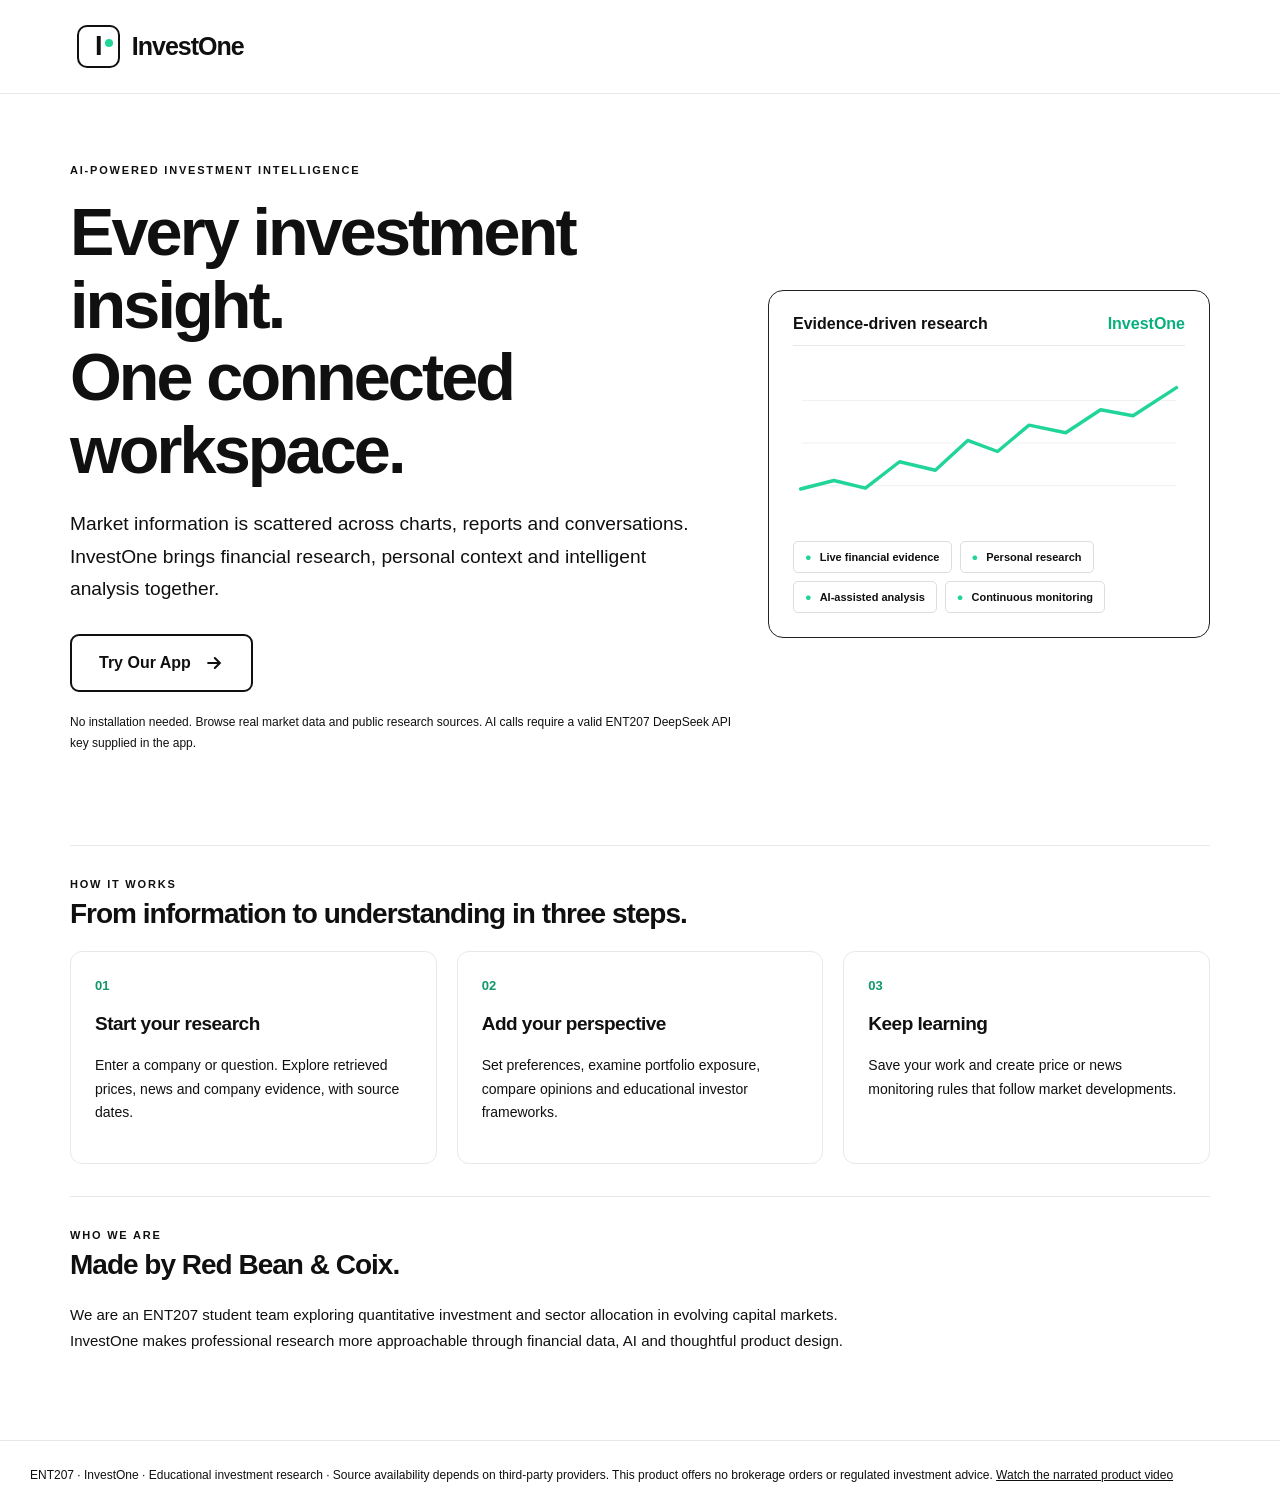
==== commit 9f199eb4: "Fix digital-human flow and refine ENT207 AI experience" ====
--- a/docs/index.html
+++ b/docs/index.html
@@ -7,7 +7,7 @@
 :root{color-scheme:light;--ink:#101010;--mint:#21D59A;--line:#e8e8e8}*{box-sizing:border-box}body{margin:0;background:#fff;color:var(--ink);font-family:Inter,-apple-system,BlinkMacSystemFont,"Helvetica Neue","Segoe UI",Arial,sans-serif;-webkit-font-smoothing:antialiased}a{color:inherit}header{padding:25px clamp(20px,6vw,95px);border-bottom:1px solid var(--line)}.logo{display:inline-flex;align-items:center;gap:12px;font-size:25px;font-weight:850;letter-spacing:-1px}.mark{display:grid;place-items:center;border:2px solid var(--ink);height:43px;width:43px;border-radius:10px;font-size:27px;position:relative}.mark:after{content:'';background:var(--mint);width:8px;height:8px;border-radius:50%;position:absolute;right:5px;top:12px}main{max-width:1200px;margin:auto;padding:70px 30px 40px}.eyebrow{font-size:11px;font-weight:800;letter-spacing:1.8px}.hero{display:grid;grid-template-columns:1.2fr .8fr;gap:35px;align-items:center;padding-bottom:80px;border-bottom:1px solid var(--line)}h1{font-size:clamp(38px,5.2vw,70px);line-height:1.09;letter-spacing:-2.9px;font-weight:850;margin:20px 0 22px}p{line-height:1.7}.subtitle{font-size:clamp(16px,1.5vw,20px);max-width:640px;font-weight:520;margin:0 0 28px}.cta{display:inline-flex;align-items:center;gap:13px;padding:17px 27px;border:2px solid var(--ink);border-radius:9px;background:#fff;font-weight:800;text-decoration:none;font-size:16px;transition:border-color .15s,transform .15s}.cta:hover,.cta:focus-visible{border-color:var(--mint);outline:3px solid var(--mint);outline-offset:3px}.cta:active{transform:translateY(1px)}.cta svg{width:20px;height:20px}.illustration{border:1px solid #222;border-radius:15px;min-height:320px;padding:24px;background:#fff}.chart-heading{display:flex;justify-content:space-between;align-items:center;border-bottom:1px solid var(--line);padding-bottom:12px;font-weight:750}.green{color:#0aaf7e}.chart{width:100%;height:150px;display:block;margin-top:22px}.pills{display:flex;gap:8px;flex-wrap:wrap;margin-top:23px}.pill{border:1px solid #ddd;border-radius:5px;padding:9px 11px;font-size:11px;font-weight:700}.pill:before{content:'●';color:var(--mint);margin-right:8px}section{padding:32px 0}.section-title{font-size:28px;letter-spacing:-1px;margin:8px 0 21px}.steps{display:grid;grid-template-columns:repeat(3,minmax(0,1fr));gap:20px}.step{border:1px solid var(--line);padding:24px;border-radius:12px}.step span{font-weight:850;color:#11976b;font-size:13px}.step h3{font-size:19px;letter-spacing:-.5px}.step p{font-size:14px}.team{padding:32px 0;border-top:1px solid var(--line)}.team p{max-width:820px;font-size:15px}footer{border-top:1px solid var(--line);padding:25px 30px;font-size:12px;line-height:1.6}.disclaimer{font-size:12px;margin-top:20px;max-width:720px}@media(max-width:850px){.hero{grid-template-columns:1fr}main{padding:40px 20px}.steps{grid-template-columns:1fr}.illustration{min-height:260px}h1{letter-spacing:-1.9px}}
 </style></head>
 <body><header><div class="logo"><span class="mark">I</span>InvestOne</div></header>
-<main><div class="hero"><div><div class="eyebrow">AI-POWERED INVESTMENT INTELLIGENCE</div><h1>Every investment insight.<br>One connected workspace.</h1><p class="subtitle">Market information is scattered across charts, reports and conversations. InvestOne brings financial research, personal context and intelligent analysis together.</p><a class="cta" href="https://investone-live-production.up.railway.app/app/" aria-label="Try InvestOne live web app">Try Our App <svg viewBox="0 0 24 24" fill="none" aria-hidden="true" stroke="currentColor" stroke-width="2.5" stroke-linecap="round"><path d="M5 12h14M13 6l6 6-6 6"/></svg></a><p class="disclaimer">No installation needed. Browse real market data and public research sources. AI calls require a valid Highway API key supplied in the app.</p></div><div class="illustration"><div class="chart-heading"><span>Evidence-driven research</span><span class="green">InvestOne</span></div><svg class="chart" viewBox="0 0 460 170" role="img" aria-label="Illustrative green line showing the research workflow, not market data"><path d="M10 35 H450 M10 85 H450 M10 135 H450" stroke="#eee" fill="none"/><path d="M9 139 L48 129 L85 138 L125 107 L167 117 L205 82 L240 95 L277 64 L320 73 L361 46 L399 53 L450 20" fill="none" stroke="#21D59A" stroke-linecap="round" stroke-linejoin="round" stroke-width="4"/></svg><div class="pills"><span class="pill">Live financial evidence</span><span class="pill">Personal research</span><span class="pill">AI-assisted analysis</span><span class="pill">Continuous monitoring</span></div></div></div>
+<main><div class="hero"><div><div class="eyebrow">AI-POWERED INVESTMENT INTELLIGENCE</div><h1>Every investment insight.<br>One connected workspace.</h1><p class="subtitle">Market information is scattered across charts, reports and conversations. InvestOne brings financial research, personal context and intelligent analysis together.</p><a class="cta" href="https://investone-live-production.up.railway.app/app/" aria-label="Try InvestOne live web app">Try Our App <svg viewBox="0 0 24 24" fill="none" aria-hidden="true" stroke="currentColor" stroke-width="2.5" stroke-linecap="round"><path d="M5 12h14M13 6l6 6-6 6"/></svg></a><p class="disclaimer">No installation needed. Browse real market data and public research sources. AI calls require a valid ENT207 DeepSeek API key supplied in the app.</p></div><div class="illustration"><div class="chart-heading"><span>Evidence-driven research</span><span class="green">InvestOne</span></div><svg class="chart" viewBox="0 0 460 170" role="img" aria-label="Illustrative green line showing the research workflow, not market data"><path d="M10 35 H450 M10 85 H450 M10 135 H450" stroke="#eee" fill="none"/><path d="M9 139 L48 129 L85 138 L125 107 L167 117 L205 82 L240 95 L277 64 L320 73 L361 46 L399 53 L450 20" fill="none" stroke="#21D59A" stroke-linecap="round" stroke-linejoin="round" stroke-width="4"/></svg><div class="pills"><span class="pill">Live financial evidence</span><span class="pill">Personal research</span><span class="pill">AI-assisted analysis</span><span class="pill">Continuous monitoring</span></div></div></div>
 <section><div class="eyebrow">HOW IT WORKS</div><h2 class="section-title">From information to understanding in three steps.</h2><div class="steps"><div class="step"><span>01</span><h3>Start your research</h3><p>Enter a company or question. Explore retrieved prices, news and company evidence, with source dates.</p></div><div class="step"><span>02</span><h3>Add your perspective</h3><p>Set preferences, examine portfolio exposure, compare opinions and educational investor frameworks.</p></div><div class="step"><span>03</span><h3>Keep learning</h3><p>Save your work and create price or news monitoring rules that follow market developments.</p></div></div></section>
 <div class="team"><div class="eyebrow">WHO WE ARE</div><h2 class="section-title">Made by Red Bean &amp; Coix.</h2><p>We are an ENT207 student team exploring quantitative investment and sector allocation in evolving capital markets. InvestOne makes professional research more approachable through financial data, AI and thoughtful product design.</p></div></main>
 <footer>ENT207 · InvestOne · Educational investment research · Source availability depends on third-party providers. This product offers no brokerage orders or regulated investment advice. <a href="./demo.mp4">Watch the narrated product video</a></footer></body></html>
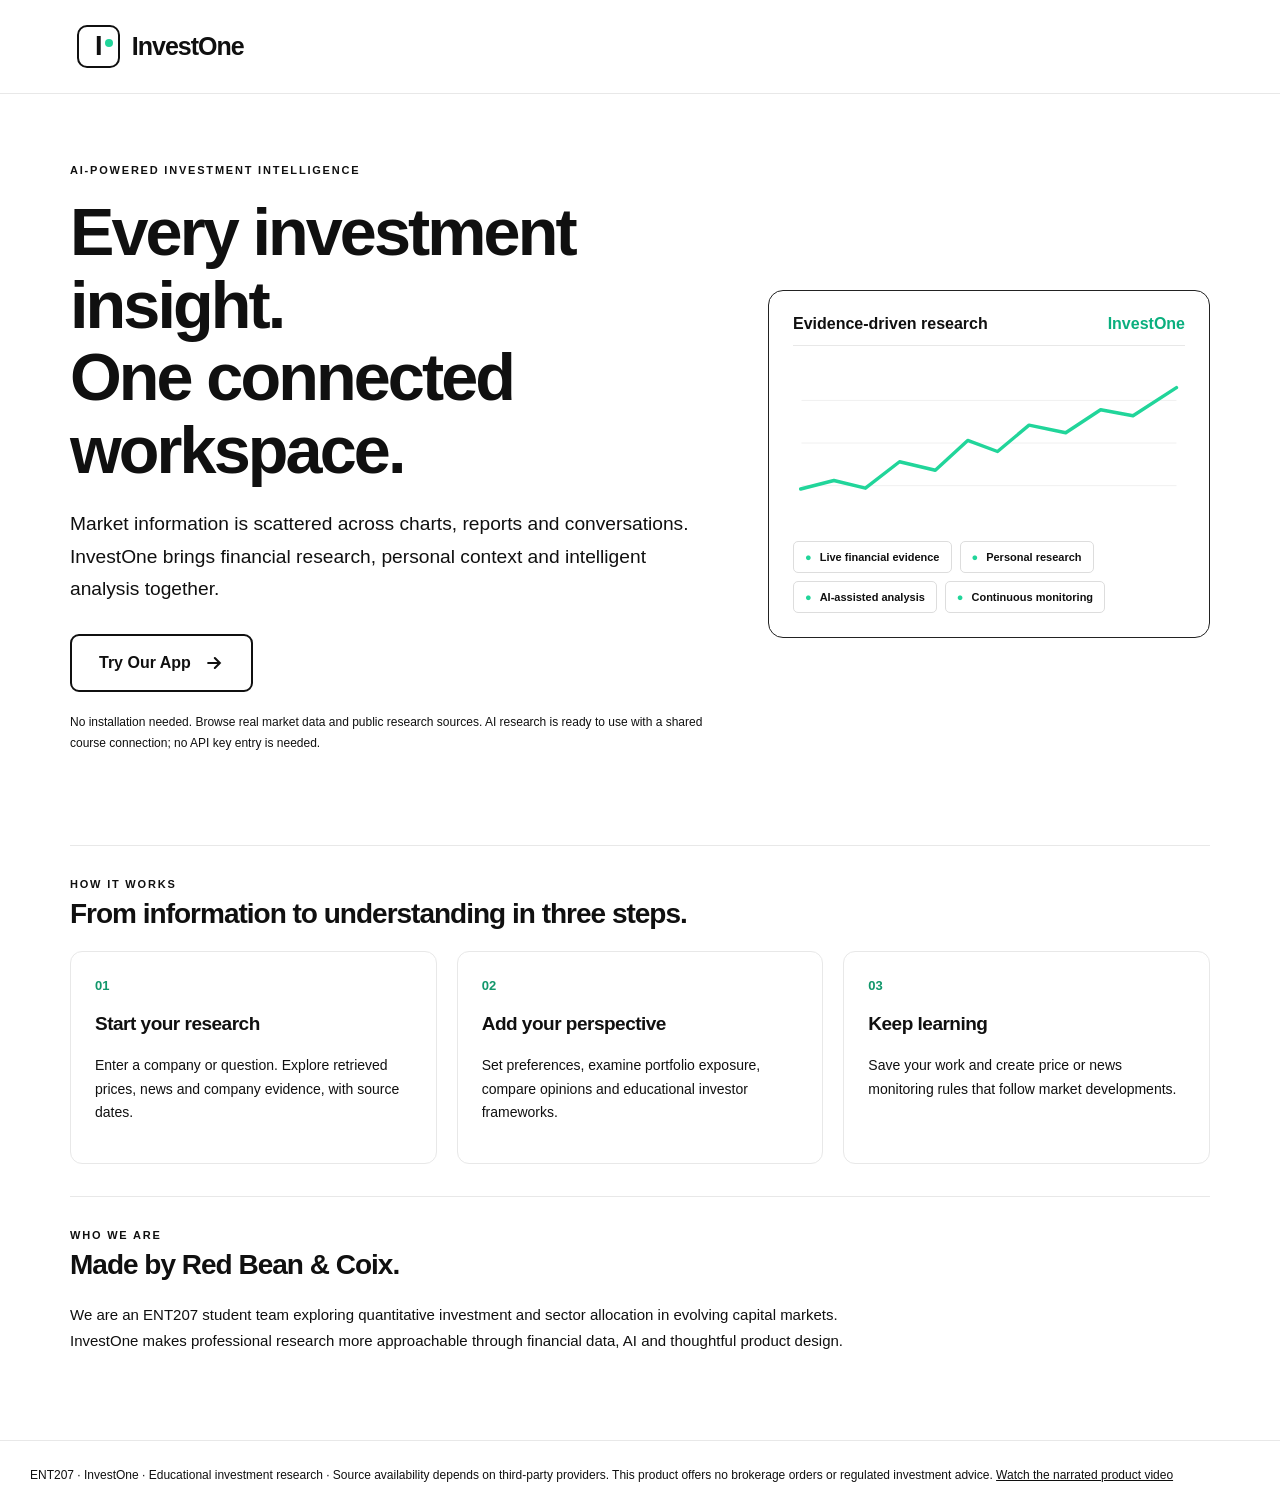
==== commit a6164f5e: "Enable public shared AI, question-specific news search, and visit counts" ====
--- a/docs/index.html
+++ b/docs/index.html
@@ -7,7 +7,7 @@
 :root{color-scheme:light;--ink:#101010;--mint:#21D59A;--line:#e8e8e8}*{box-sizing:border-box}body{margin:0;background:#fff;color:var(--ink);font-family:Inter,-apple-system,BlinkMacSystemFont,"Helvetica Neue","Segoe UI",Arial,sans-serif;-webkit-font-smoothing:antialiased}a{color:inherit}header{padding:25px clamp(20px,6vw,95px);border-bottom:1px solid var(--line)}.logo{display:inline-flex;align-items:center;gap:12px;font-size:25px;font-weight:850;letter-spacing:-1px}.mark{display:grid;place-items:center;border:2px solid var(--ink);height:43px;width:43px;border-radius:10px;font-size:27px;position:relative}.mark:after{content:'';background:var(--mint);width:8px;height:8px;border-radius:50%;position:absolute;right:5px;top:12px}main{max-width:1200px;margin:auto;padding:70px 30px 40px}.eyebrow{font-size:11px;font-weight:800;letter-spacing:1.8px}.hero{display:grid;grid-template-columns:1.2fr .8fr;gap:35px;align-items:center;padding-bottom:80px;border-bottom:1px solid var(--line)}h1{font-size:clamp(38px,5.2vw,70px);line-height:1.09;letter-spacing:-2.9px;font-weight:850;margin:20px 0 22px}p{line-height:1.7}.subtitle{font-size:clamp(16px,1.5vw,20px);max-width:640px;font-weight:520;margin:0 0 28px}.cta{display:inline-flex;align-items:center;gap:13px;padding:17px 27px;border:2px solid var(--ink);border-radius:9px;background:#fff;font-weight:800;text-decoration:none;font-size:16px;transition:border-color .15s,transform .15s}.cta:hover,.cta:focus-visible{border-color:var(--mint);outline:3px solid var(--mint);outline-offset:3px}.cta:active{transform:translateY(1px)}.cta svg{width:20px;height:20px}.illustration{border:1px solid #222;border-radius:15px;min-height:320px;padding:24px;background:#fff}.chart-heading{display:flex;justify-content:space-between;align-items:center;border-bottom:1px solid var(--line);padding-bottom:12px;font-weight:750}.green{color:#0aaf7e}.chart{width:100%;height:150px;display:block;margin-top:22px}.pills{display:flex;gap:8px;flex-wrap:wrap;margin-top:23px}.pill{border:1px solid #ddd;border-radius:5px;padding:9px 11px;font-size:11px;font-weight:700}.pill:before{content:'●';color:var(--mint);margin-right:8px}section{padding:32px 0}.section-title{font-size:28px;letter-spacing:-1px;margin:8px 0 21px}.steps{display:grid;grid-template-columns:repeat(3,minmax(0,1fr));gap:20px}.step{border:1px solid var(--line);padding:24px;border-radius:12px}.step span{font-weight:850;color:#11976b;font-size:13px}.step h3{font-size:19px;letter-spacing:-.5px}.step p{font-size:14px}.team{padding:32px 0;border-top:1px solid var(--line)}.team p{max-width:820px;font-size:15px}footer{border-top:1px solid var(--line);padding:25px 30px;font-size:12px;line-height:1.6}.disclaimer{font-size:12px;margin-top:20px;max-width:720px}@media(max-width:850px){.hero{grid-template-columns:1fr}main{padding:40px 20px}.steps{grid-template-columns:1fr}.illustration{min-height:260px}h1{letter-spacing:-1.9px}}
 </style></head>
 <body><header><div class="logo"><span class="mark">I</span>InvestOne</div></header>
-<main><div class="hero"><div><div class="eyebrow">AI-POWERED INVESTMENT INTELLIGENCE</div><h1>Every investment insight.<br>One connected workspace.</h1><p class="subtitle">Market information is scattered across charts, reports and conversations. InvestOne brings financial research, personal context and intelligent analysis together.</p><a class="cta" href="https://investone-live-production.up.railway.app/app/" aria-label="Try InvestOne live web app">Try Our App <svg viewBox="0 0 24 24" fill="none" aria-hidden="true" stroke="currentColor" stroke-width="2.5" stroke-linecap="round"><path d="M5 12h14M13 6l6 6-6 6"/></svg></a><p class="disclaimer">No installation needed. Browse real market data and public research sources. AI calls require a valid ENT207 DeepSeek API key supplied in the app.</p></div><div class="illustration"><div class="chart-heading"><span>Evidence-driven research</span><span class="green">InvestOne</span></div><svg class="chart" viewBox="0 0 460 170" role="img" aria-label="Illustrative green line showing the research workflow, not market data"><path d="M10 35 H450 M10 85 H450 M10 135 H450" stroke="#eee" fill="none"/><path d="M9 139 L48 129 L85 138 L125 107 L167 117 L205 82 L240 95 L277 64 L320 73 L361 46 L399 53 L450 20" fill="none" stroke="#21D59A" stroke-linecap="round" stroke-linejoin="round" stroke-width="4"/></svg><div class="pills"><span class="pill">Live financial evidence</span><span class="pill">Personal research</span><span class="pill">AI-assisted analysis</span><span class="pill">Continuous monitoring</span></div></div></div>
+<main><div class="hero"><div><div class="eyebrow">AI-POWERED INVESTMENT INTELLIGENCE</div><h1>Every investment insight.<br>One connected workspace.</h1><p class="subtitle">Market information is scattered across charts, reports and conversations. InvestOne brings financial research, personal context and intelligent analysis together.</p><a class="cta" href="https://investone-live-production.up.railway.app/app/" aria-label="Try InvestOne live web app">Try Our App <svg viewBox="0 0 24 24" fill="none" aria-hidden="true" stroke="currentColor" stroke-width="2.5" stroke-linecap="round"><path d="M5 12h14M13 6l6 6-6 6"/></svg></a><p class="disclaimer">No installation needed. Browse real market data and public research sources. AI research is ready to use with a shared course connection; no API key entry is needed.</p></div><div class="illustration"><div class="chart-heading"><span>Evidence-driven research</span><span class="green">InvestOne</span></div><svg class="chart" viewBox="0 0 460 170" role="img" aria-label="Illustrative green line showing the research workflow, not market data"><path d="M10 35 H450 M10 85 H450 M10 135 H450" stroke="#eee" fill="none"/><path d="M9 139 L48 129 L85 138 L125 107 L167 117 L205 82 L240 95 L277 64 L320 73 L361 46 L399 53 L450 20" fill="none" stroke="#21D59A" stroke-linecap="round" stroke-linejoin="round" stroke-width="4"/></svg><div class="pills"><span class="pill">Live financial evidence</span><span class="pill">Personal research</span><span class="pill">AI-assisted analysis</span><span class="pill">Continuous monitoring</span></div></div></div>
 <section><div class="eyebrow">HOW IT WORKS</div><h2 class="section-title">From information to understanding in three steps.</h2><div class="steps"><div class="step"><span>01</span><h3>Start your research</h3><p>Enter a company or question. Explore retrieved prices, news and company evidence, with source dates.</p></div><div class="step"><span>02</span><h3>Add your perspective</h3><p>Set preferences, examine portfolio exposure, compare opinions and educational investor frameworks.</p></div><div class="step"><span>03</span><h3>Keep learning</h3><p>Save your work and create price or news monitoring rules that follow market developments.</p></div></div></section>
 <div class="team"><div class="eyebrow">WHO WE ARE</div><h2 class="section-title">Made by Red Bean &amp; Coix.</h2><p>We are an ENT207 student team exploring quantitative investment and sector allocation in evolving capital markets. InvestOne makes professional research more approachable through financial data, AI and thoughtful product design.</p></div></main>
 <footer>ENT207 · InvestOne · Educational investment research · Source availability depends on third-party providers. This product offers no brokerage orders or regulated investment advice. <a href="./demo.mp4">Watch the narrated product video</a></footer></body></html>
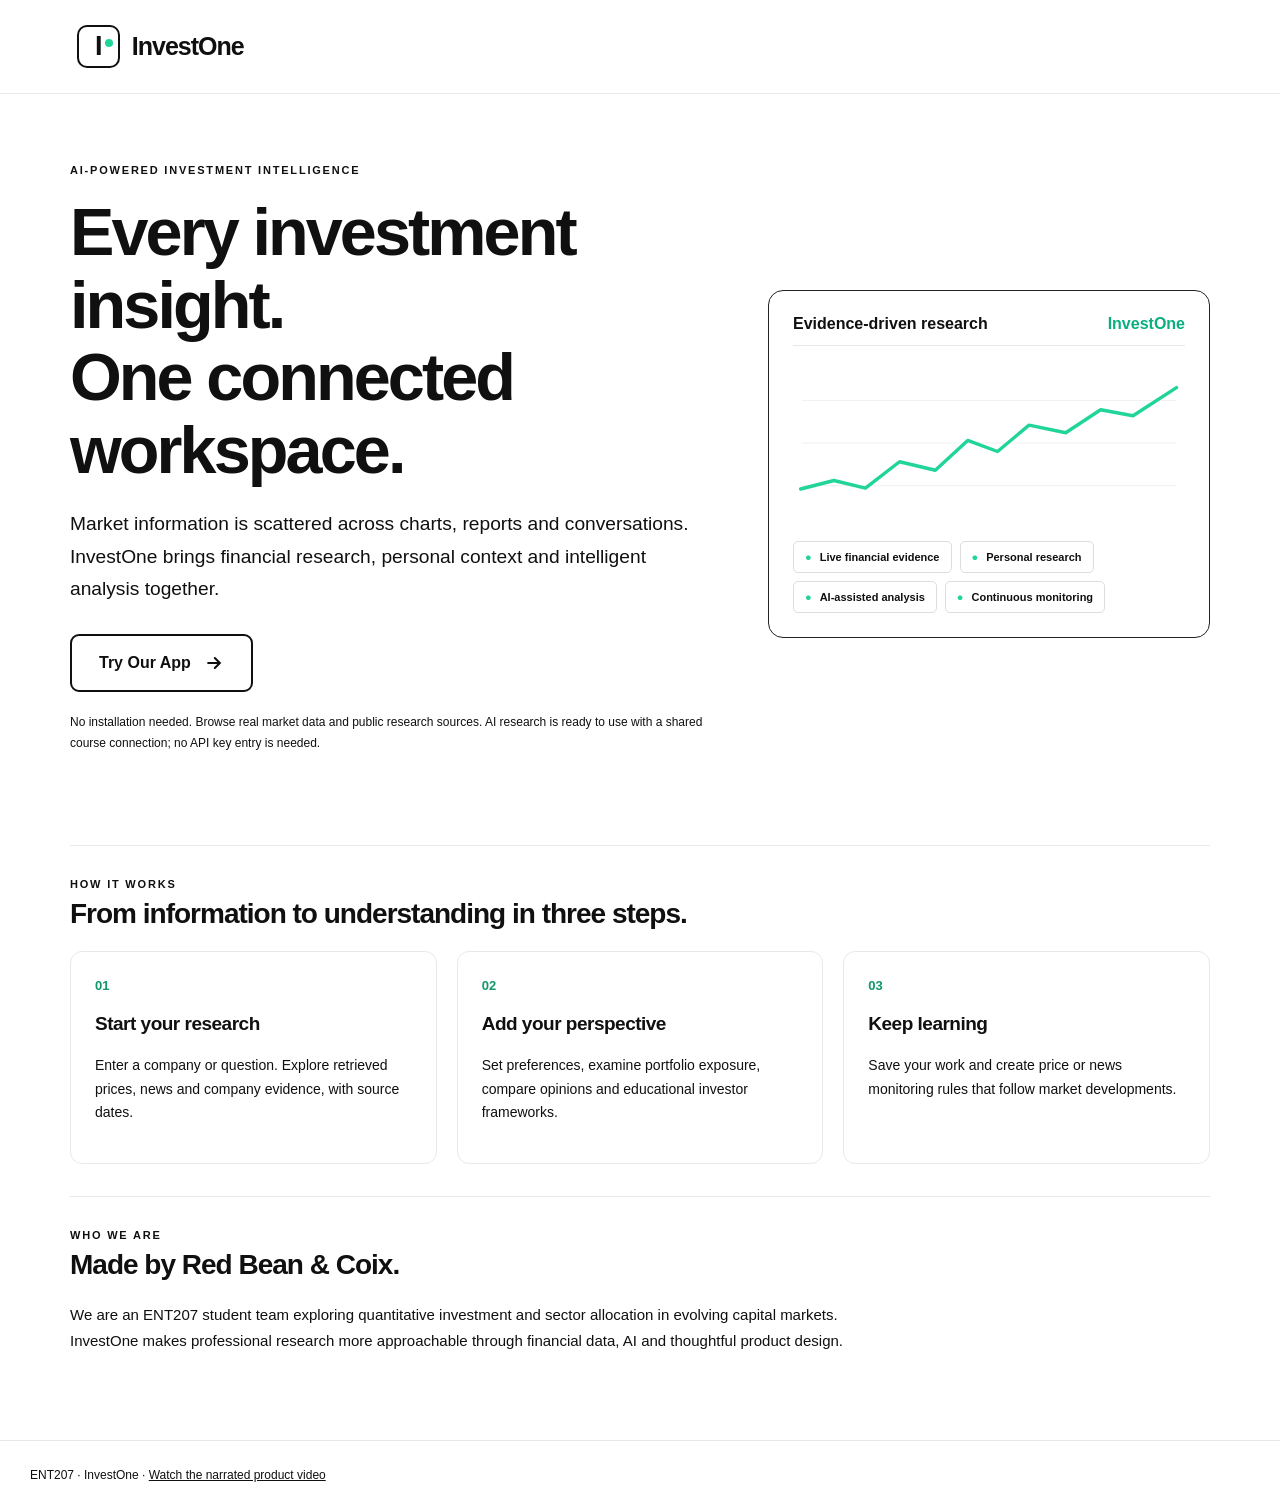
==== commit 7432e453: "Remove repetitive disclaimers from public InvestOne pages" ====
--- a/docs/index.html
+++ b/docs/index.html
@@ -10,4 +10,4 @@
 <main><div class="hero"><div><div class="eyebrow">AI-POWERED INVESTMENT INTELLIGENCE</div><h1>Every investment insight.<br>One connected workspace.</h1><p class="subtitle">Market information is scattered across charts, reports and conversations. InvestOne brings financial research, personal context and intelligent analysis together.</p><a class="cta" href="https://investone-live-production.up.railway.app/app/" aria-label="Try InvestOne live web app">Try Our App <svg viewBox="0 0 24 24" fill="none" aria-hidden="true" stroke="currentColor" stroke-width="2.5" stroke-linecap="round"><path d="M5 12h14M13 6l6 6-6 6"/></svg></a><p class="disclaimer">No installation needed. Browse real market data and public research sources. AI research is ready to use with a shared course connection; no API key entry is needed.</p></div><div class="illustration"><div class="chart-heading"><span>Evidence-driven research</span><span class="green">InvestOne</span></div><svg class="chart" viewBox="0 0 460 170" role="img" aria-label="Illustrative green line showing the research workflow, not market data"><path d="M10 35 H450 M10 85 H450 M10 135 H450" stroke="#eee" fill="none"/><path d="M9 139 L48 129 L85 138 L125 107 L167 117 L205 82 L240 95 L277 64 L320 73 L361 46 L399 53 L450 20" fill="none" stroke="#21D59A" stroke-linecap="round" stroke-linejoin="round" stroke-width="4"/></svg><div class="pills"><span class="pill">Live financial evidence</span><span class="pill">Personal research</span><span class="pill">AI-assisted analysis</span><span class="pill">Continuous monitoring</span></div></div></div>
 <section><div class="eyebrow">HOW IT WORKS</div><h2 class="section-title">From information to understanding in three steps.</h2><div class="steps"><div class="step"><span>01</span><h3>Start your research</h3><p>Enter a company or question. Explore retrieved prices, news and company evidence, with source dates.</p></div><div class="step"><span>02</span><h3>Add your perspective</h3><p>Set preferences, examine portfolio exposure, compare opinions and educational investor frameworks.</p></div><div class="step"><span>03</span><h3>Keep learning</h3><p>Save your work and create price or news monitoring rules that follow market developments.</p></div></div></section>
 <div class="team"><div class="eyebrow">WHO WE ARE</div><h2 class="section-title">Made by Red Bean &amp; Coix.</h2><p>We are an ENT207 student team exploring quantitative investment and sector allocation in evolving capital markets. InvestOne makes professional research more approachable through financial data, AI and thoughtful product design.</p></div></main>
-<footer>ENT207 · InvestOne · Educational investment research · Source availability depends on third-party providers. This product offers no brokerage orders or regulated investment advice. <a href="./demo.mp4">Watch the narrated product video</a></footer></body></html>+<footer>ENT207 · InvestOne · <a href="./demo.mp4">Watch the narrated product video</a></footer></body></html>
